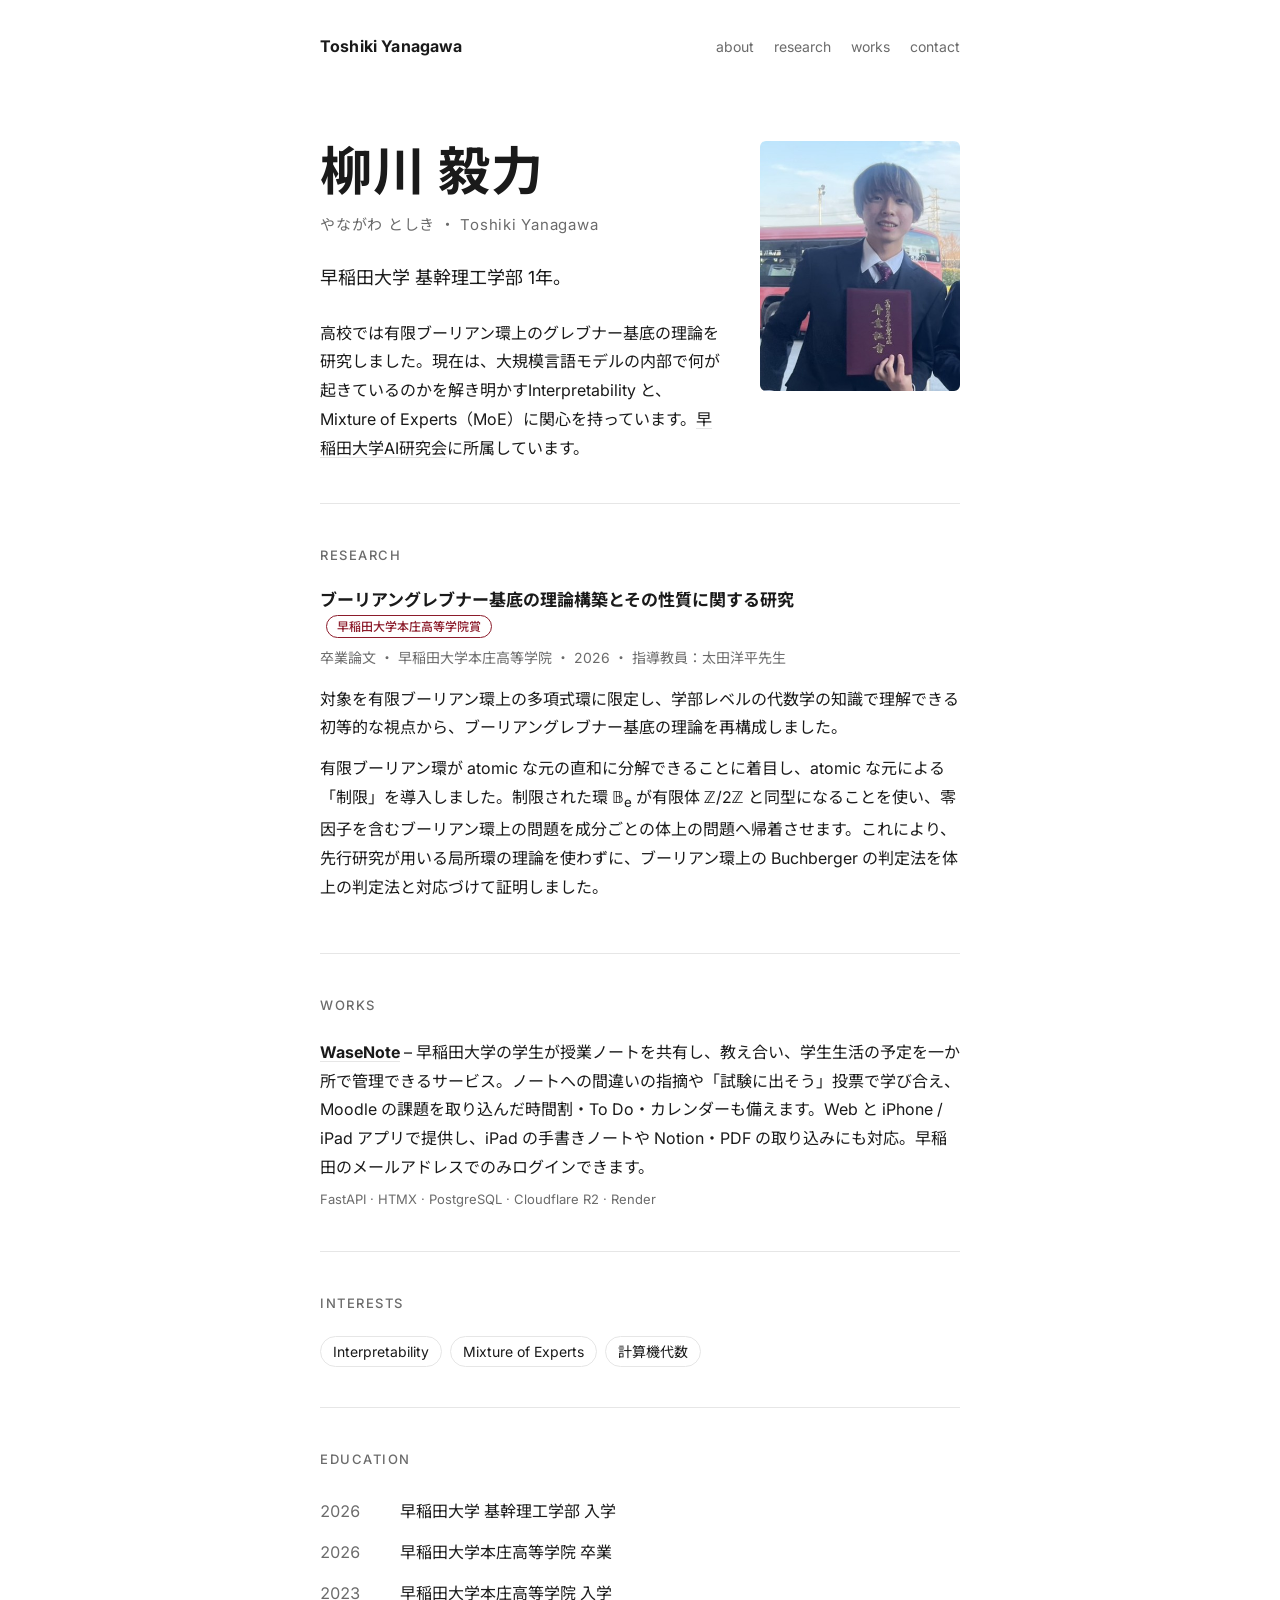
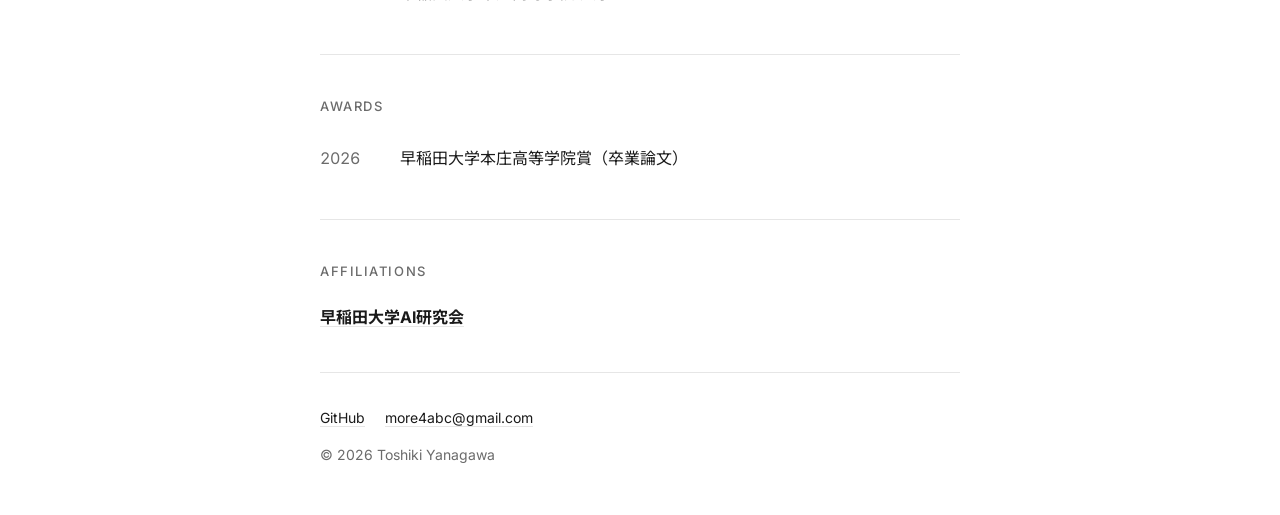
==== index.html @ 31e008ce "Add portfolio site Co-Authored-By: Claude Opus 5.5 <noreply@anthropic.com>" ====
<!doctype html>
<html lang="ja">
<head>
<meta charset="utf-8">
<meta name="viewport" content="width=device-width, initial-scale=1">
<title>柳川毅力 | Toshiki Yanagawa</title>
<meta name="description" content="柳川毅力（やながわとしき）のポートフォリオ。早稲田大学基幹理工学部。Interpretability・Mixture of Experts に関心。">
<link rel="preconnect" href="https://fonts.googleapis.com">
<link rel="preconnect" href="https://fonts.gstatic.com" crossorigin>
<link href="https://fonts.googleapis.com/css2?family=Noto+Sans+JP:wght@400;500;700&family=Inter:wght@400;500;700&display=swap" rel="stylesheet">
<style>
  :root {
    --bg: #ffffff;
    --text: #1a1a1a;
    --muted: #6b6b6b;
    --line: #e6e6e6;
    --accent: #8c1c2b; /* 早稲田えんじ */
  }
  @media (prefers-color-scheme: dark) {
    :root {
      --bg: #141414;
      --text: #ececec;
      --muted: #9a9a9a;
      --line: #2c2c2c;
      --accent: #e0707f;
    }
  }

  * { box-sizing: border-box; }
  html { scroll-behavior: smooth; }
  body {
    margin: 0;
    background: var(--bg);
    color: var(--text);
    font-family: "Inter", "Noto Sans JP", system-ui, sans-serif;
    font-size: 16px;
    line-height: 1.8;
    -webkit-font-smoothing: antialiased;
  }
  a { color: inherit; text-decoration: underline; text-decoration-color: var(--line); text-underline-offset: 3px; transition: text-decoration-color .15s; }
  a:hover { text-decoration-color: var(--accent); }

  .wrap { max-width: 680px; margin: 0 auto; padding: 0 20px; }

  /* nav */
  header.site {
    display: flex; justify-content: space-between; align-items: baseline; flex-wrap: wrap; gap: 8px 24px;
    padding: 32px 0 0;
  }
  header.site .brand { font-weight: 700; text-decoration: none; letter-spacing: .01em; }
  nav ul { list-style: none; margin: 0; padding: 0; display: flex; flex-wrap: wrap; gap: 4px 20px; }
  nav a { text-decoration: none; color: var(--muted); font-size: 14px; }
  nav a:hover { color: var(--text); }

  /* hero */
  .hero { padding: 80px 0 40px; display: grid; grid-template-columns: 1fr 200px; gap: 40px; align-items: start; }
  .hero .photo { grid-column: 2; grid-row: 1; width: 100%; height: auto; border-radius: 6px; display: block; }
  .hero .hero-text { grid-column: 1; grid-row: 1; min-width: 0; }
  .hero h1 { font-size: clamp(36px, 7vw, 52px); line-height: 1.2; margin: 0; font-weight: 700; letter-spacing: .02em; }
  .hero .reading { color: var(--muted); font-size: 15px; margin: 8px 0 0; letter-spacing: .05em; }
  .hero .tagline { font-size: 18px; margin: 24px 0 0; }
  .hero .intro { margin: 24px 0 0; }

  section { padding: 40px 0; border-top: 1px solid var(--line); }
  section h2 {
    font-size: 13px; font-weight: 500; letter-spacing: .12em; text-transform: uppercase;
    color: var(--muted); margin: 0 0 20px;
  }

  /* entries: bold title – description */
  .entries { list-style: none; margin: 0; padding: 0; }
  .entries li { margin: 0 0 14px; }
  .entries li:last-child { margin-bottom: 0; }
  .entries b { font-weight: 700; }
  .stack { display: block; color: var(--muted); font-size: 13px; margin-top: 6px; }

  /* timeline */
  .timeline { list-style: none; margin: 0; padding: 0; }
  .timeline li { display: grid; grid-template-columns: 64px 1fr; gap: 16px; padding: 6px 0; }
  .timeline .year { color: var(--muted); font-variant-numeric: tabular-nums; }

  /* research card */
  .paper .title { font-weight: 700; font-size: 17px; line-height: 1.6; margin: 0; }
  .paper .meta { color: var(--muted); font-size: 14px; margin: 4px 0 14px; }
  .paper p { margin: 0 0 12px; }
  .badge {
    display: inline-block; font-size: 12px; font-weight: 500; color: var(--accent);
    border: 1px solid currentColor; border-radius: 999px; padding: 1px 10px; margin-left: 6px; vertical-align: 2px;
  }
  .tags { display: flex; flex-wrap: wrap; gap: 8px; margin: 0; padding: 0; list-style: none; }
  .tags li { font-size: 14px; border: 1px solid var(--line); border-radius: 999px; padding: 2px 12px; }

  footer { border-top: 1px solid var(--line); padding: 32px 0 48px; color: var(--muted); font-size: 14px; }
  footer .links { display: flex; flex-wrap: wrap; gap: 4px 20px; margin-bottom: 12px; }
  footer .links a { color: var(--text); }

  @media (max-width: 600px) {
    .hero { grid-template-columns: 1fr; gap: 28px; }
    .hero .photo { grid-column: 1; width: 180px; }
    .hero .hero-text { grid-row: 2; }
  }
  @media (max-width: 480px) {
    .hero { padding: 56px 0 32px; }
    .timeline li { grid-template-columns: 52px 1fr; gap: 12px; }
  }
</style>
</head>
<body>
<div class="wrap">

  <header class="site">
    <a class="brand" href="#">Toshiki Yanagawa</a>
    <nav>
      <ul>
        <li><a href="#about">about</a></li>
        <li><a href="#research">research</a></li>
        <li><a href="#works">works</a></li>
        <li><a href="#contact">contact</a></li>
      </ul>
    </nav>
  </header>

  <main>
    <div class="hero" id="about">
      <img class="photo" src="images/profile.jpg" alt="柳川毅力の写真" width="381" height="476">
      <div class="hero-text">
      <h1>柳川 毅力</h1>
      <p class="reading">やながわ としき ・ Toshiki Yanagawa</p>
      <p class="tagline">早稲田大学 基幹理工学部 1年。</p>
      <p class="intro">高校では有限ブーリアン環上のグレブナー基底の理論を研究しました。現在は、大規模言語モデルの内部で何が起きているのかを解き明かすInterpretability と、Mixture of Experts（MoE）に関心を持っています。<a href="https://wasedaaiclub.com/">早稲田大学AI研究会</a>に所属しています。</p>
      </div>
    </div>

    <section id="research">
      <h2>Research</h2>
      <div class="paper">
        <p class="title">ブーリアングレブナー基底の理論構築とその性質に関する研究<span class="badge">早稲田大学本庄高等学院賞</span></p>
        <p class="meta">卒業論文 ・ 早稲田大学本庄高等学院 ・ 2026 ・ 指導教員：太田洋平先生</p>
        <p>対象を有限ブーリアン環上の多項式環に限定し、学部レベルの代数学の知識で理解できる初等的な視点から、ブーリアングレブナー基底の理論を再構成しました。</p>
        <p>有限ブーリアン環が atomic な元の直和に分解できることに着目し、atomic な元による「制限」を導入しました。制限された環 𝔹<sub>e</sub> が有限体 ℤ/2ℤ と同型になることを使い、零因子を含むブーリアン環上の問題を成分ごとの体上の問題へ帰着させます。これにより、先行研究が用いる局所環の理論を使わずに、ブーリアン環上の Buchberger の判定法を体上の判定法と対応づけて証明しました。</p>
      </div>
    </section>

    <section id="works">
      <h2>Works</h2>
      <ul class="entries">
        <li>
          <b><a href="https://share-note-ulbv.onrender.com">WaseNote</a></b> – 早稲田大学の学生が授業ノートを共有し、教え合い、学生生活の予定を一か所で管理できるサービス。ノートへの間違いの指摘や「試験に出そう」投票で学び合え、Moodle の課題を取り込んだ時間割・To Do・カレンダーも備えます。Web と iPhone / iPad アプリで提供し、iPad の手書きノートや Notion・PDF の取り込みにも対応。早稲田のメールアドレスでのみログインできます。
          <span class="stack">FastAPI · HTMX · PostgreSQL · Cloudflare R2 · Render</span>
        </li>
      </ul>
    </section>

    <section>
      <h2>Interests</h2>
      <ul class="tags">
        <li>Interpretability</li>
        <li>Mixture of Experts</li>
        <li>計算機代数</li>
      </ul>
    </section>

    <section>
      <h2>Education</h2>
      <ul class="timeline">
        <li><span class="year">2026</span><span>早稲田大学 基幹理工学部 入学</span></li>
        <li><span class="year">2026</span><span>早稲田大学本庄高等学院 卒業</span></li>
        <li><span class="year">2023</span><span>早稲田大学本庄高等学院 入学</span></li>
      </ul>
    </section>

    <section>
      <h2>Awards</h2>
      <ul class="timeline">
        <li><span class="year">2026</span><span>早稲田大学本庄高等学院賞（卒業論文）</span></li>
      </ul>
    </section>

    <section>
      <h2>Affiliations</h2>
      <ul class="entries">
        <li><b><a href="https://wasedaaiclub.com/">早稲田大学AI研究会</a></b></li>
      </ul>
    </section>
  </main>

  <footer id="contact">
    <div class="links">
      <a href="https://github.com/tosh1049-55">GitHub</a>
      <a href="mailto:more4abc@gmail.com">more4abc@gmail.com</a>
    </div>
    <div>© 2026 Toshiki Yanagawa</div>
  </footer>

</div>
</body>
</html>
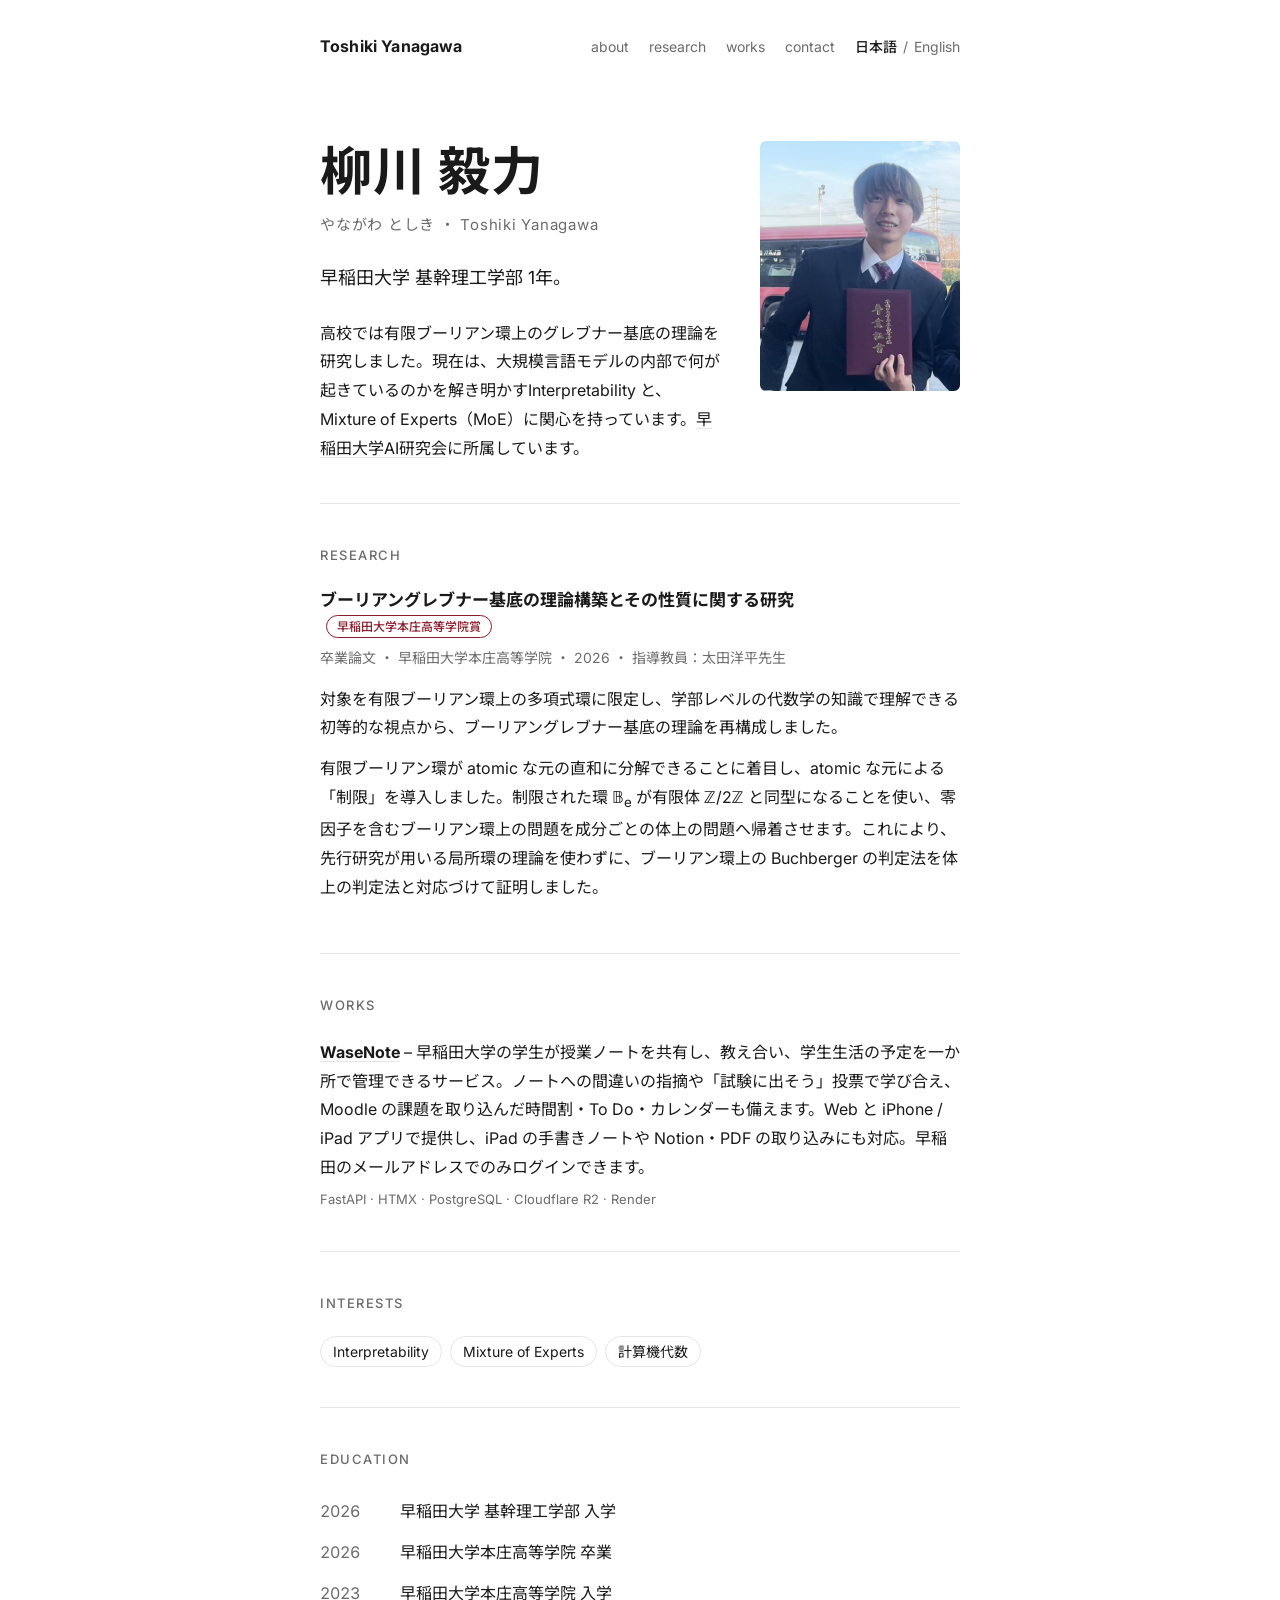
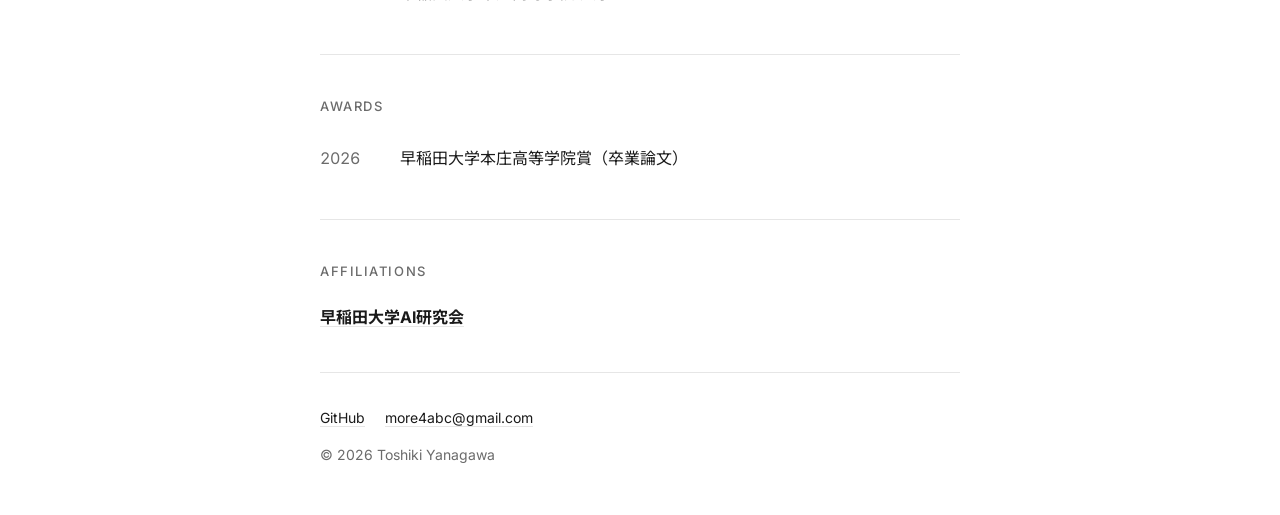
==== commit 710421a0: "Add English version with language switcher Co-Authored-By: Claude Opus 5.5 <noreply@anthropic.com>" ====
--- a/index.html
+++ b/index.html
@@ -8,108 +8,16 @@
 <link rel="preconnect" href="https://fonts.googleapis.com">
 <link rel="preconnect" href="https://fonts.gstatic.com" crossorigin>
 <link href="https://fonts.googleapis.com/css2?family=Noto+Sans+JP:wght@400;500;700&family=Inter:wght@400;500;700&display=swap" rel="stylesheet">
-<style>
-  :root {
-    --bg: #ffffff;
-    --text: #1a1a1a;
-    --muted: #6b6b6b;
-    --line: #e6e6e6;
-    --accent: #8c1c2b; /* 早稲田えんじ */
-  }
-  @media (prefers-color-scheme: dark) {
-    :root {
-      --bg: #141414;
-      --text: #ececec;
-      --muted: #9a9a9a;
-      --line: #2c2c2c;
-      --accent: #e0707f;
-    }
-  }
-
-  * { box-sizing: border-box; }
-  html { scroll-behavior: smooth; }
-  body {
-    margin: 0;
-    background: var(--bg);
-    color: var(--text);
-    font-family: "Inter", "Noto Sans JP", system-ui, sans-serif;
-    font-size: 16px;
-    line-height: 1.8;
-    -webkit-font-smoothing: antialiased;
-  }
-  a { color: inherit; text-decoration: underline; text-decoration-color: var(--line); text-underline-offset: 3px; transition: text-decoration-color .15s; }
-  a:hover { text-decoration-color: var(--accent); }
-
-  .wrap { max-width: 680px; margin: 0 auto; padding: 0 20px; }
-
-  /* nav */
-  header.site {
-    display: flex; justify-content: space-between; align-items: baseline; flex-wrap: wrap; gap: 8px 24px;
-    padding: 32px 0 0;
-  }
-  header.site .brand { font-weight: 700; text-decoration: none; letter-spacing: .01em; }
-  nav ul { list-style: none; margin: 0; padding: 0; display: flex; flex-wrap: wrap; gap: 4px 20px; }
-  nav a { text-decoration: none; color: var(--muted); font-size: 14px; }
-  nav a:hover { color: var(--text); }
-
-  /* hero */
-  .hero { padding: 80px 0 40px; display: grid; grid-template-columns: 1fr 200px; gap: 40px; align-items: start; }
-  .hero .photo { grid-column: 2; grid-row: 1; width: 100%; height: auto; border-radius: 6px; display: block; }
-  .hero .hero-text { grid-column: 1; grid-row: 1; min-width: 0; }
-  .hero h1 { font-size: clamp(36px, 7vw, 52px); line-height: 1.2; margin: 0; font-weight: 700; letter-spacing: .02em; }
-  .hero .reading { color: var(--muted); font-size: 15px; margin: 8px 0 0; letter-spacing: .05em; }
-  .hero .tagline { font-size: 18px; margin: 24px 0 0; }
-  .hero .intro { margin: 24px 0 0; }
-
-  section { padding: 40px 0; border-top: 1px solid var(--line); }
-  section h2 {
-    font-size: 13px; font-weight: 500; letter-spacing: .12em; text-transform: uppercase;
-    color: var(--muted); margin: 0 0 20px;
-  }
-
-  /* entries: bold title – description */
-  .entries { list-style: none; margin: 0; padding: 0; }
-  .entries li { margin: 0 0 14px; }
-  .entries li:last-child { margin-bottom: 0; }
-  .entries b { font-weight: 700; }
-  .stack { display: block; color: var(--muted); font-size: 13px; margin-top: 6px; }
-
-  /* timeline */
-  .timeline { list-style: none; margin: 0; padding: 0; }
-  .timeline li { display: grid; grid-template-columns: 64px 1fr; gap: 16px; padding: 6px 0; }
-  .timeline .year { color: var(--muted); font-variant-numeric: tabular-nums; }
-
-  /* research card */
-  .paper .title { font-weight: 700; font-size: 17px; line-height: 1.6; margin: 0; }
-  .paper .meta { color: var(--muted); font-size: 14px; margin: 4px 0 14px; }
-  .paper p { margin: 0 0 12px; }
-  .badge {
-    display: inline-block; font-size: 12px; font-weight: 500; color: var(--accent);
-    border: 1px solid currentColor; border-radius: 999px; padding: 1px 10px; margin-left: 6px; vertical-align: 2px;
-  }
-  .tags { display: flex; flex-wrap: wrap; gap: 8px; margin: 0; padding: 0; list-style: none; }
-  .tags li { font-size: 14px; border: 1px solid var(--line); border-radius: 999px; padding: 2px 12px; }
-
-  footer { border-top: 1px solid var(--line); padding: 32px 0 48px; color: var(--muted); font-size: 14px; }
-  footer .links { display: flex; flex-wrap: wrap; gap: 4px 20px; margin-bottom: 12px; }
-  footer .links a { color: var(--text); }
-
-  @media (max-width: 600px) {
-    .hero { grid-template-columns: 1fr; gap: 28px; }
-    .hero .photo { grid-column: 1; width: 180px; }
-    .hero .hero-text { grid-row: 2; }
-  }
-  @media (max-width: 480px) {
-    .hero { padding: 56px 0 32px; }
-    .timeline li { grid-template-columns: 52px 1fr; gap: 12px; }
-  }
-</style>
+<link rel="stylesheet" href="style.css">
+<link rel="alternate" hreflang="ja" href="https://tosh1049-55.github.io/">
+<link rel="alternate" hreflang="en" href="https://tosh1049-55.github.io/en/">
 </head>
 <body>
 <div class="wrap">
 
   <header class="site">
     <a class="brand" href="#">Toshiki Yanagawa</a>
+    <div class="right">
     <nav>
       <ul>
         <li><a href="#about">about</a></li>
@@ -118,6 +26,8 @@
         <li><a href="#contact">contact</a></li>
       </ul>
     </nav>
+    <div class="lang"><span aria-current="true">日本語</span><span>/</span><a href="en/" hreflang="en" lang="en">English</a></div>
+    </div>
   </header>
 
   <main>
@@ -145,7 +55,7 @@
       <h2>Works</h2>
       <ul class="entries">
         <li>
-          <b><a href="https://share-note-ulbv.onrender.com">WaseNote</a></b> – 早稲田大学の学生が授業ノートを共有し、教え合い、学生生活の予定を一か所で管理できるサービス。ノートへの間違いの指摘や「試験に出そう」投票で学び合え、Moodle の課題を取り込んだ時間割・To Do・カレンダーも備えます。Web と iPhone / iPad アプリで提供し、iPad の手書きノートや Notion・PDF の取り込みにも対応。早稲田のメールアドレスでのみログインできます。
+          <b><a href="https://share-note-ulbv.onrender.com/about#concept">WaseNote</a></b> – 早稲田大学の学生が授業ノートを共有し、教え合い、学生生活の予定を一か所で管理できるサービス。ノートへの間違いの指摘や「試験に出そう」投票で学び合え、Moodle の課題を取り込んだ時間割・To Do・カレンダーも備えます。Web と iPhone / iPad アプリで提供し、iPad の手書きノートや Notion・PDF の取り込みにも対応。早稲田のメールアドレスでのみログインできます。
           <span class="stack">FastAPI · HTMX · PostgreSQL · Cloudflare R2 · Render</span>
         </li>
       </ul>
--- a/style.css
+++ b/style.css
@@ -0,0 +1,100 @@
+:root {
+  --bg: #ffffff;
+  --text: #1a1a1a;
+  --muted: #6b6b6b;
+  --line: #e6e6e6;
+  --accent: #8c1c2b; /* 早稲田えんじ */
+}
+@media (prefers-color-scheme: dark) {
+  :root {
+    --bg: #141414;
+    --text: #ececec;
+    --muted: #9a9a9a;
+    --line: #2c2c2c;
+    --accent: #e0707f;
+  }
+}
+
+* { box-sizing: border-box; }
+html { scroll-behavior: smooth; }
+body {
+  margin: 0;
+  background: var(--bg);
+  color: var(--text);
+  font-family: "Inter", "Noto Sans JP", system-ui, sans-serif;
+  font-size: 16px;
+  line-height: 1.8;
+  -webkit-font-smoothing: antialiased;
+}
+a { color: inherit; text-decoration: underline; text-decoration-color: var(--line); text-underline-offset: 3px; transition: text-decoration-color .15s; }
+a:hover { text-decoration-color: var(--accent); }
+
+.wrap { max-width: 680px; margin: 0 auto; padding: 0 20px; }
+
+/* nav */
+header.site {
+  display: flex; justify-content: space-between; align-items: baseline; flex-wrap: wrap; gap: 8px 24px;
+  padding: 32px 0 0;
+}
+header.site .brand { font-weight: 700; text-decoration: none; letter-spacing: .01em; }
+nav ul { list-style: none; margin: 0; padding: 0; display: flex; flex-wrap: wrap; gap: 4px 20px; }
+nav a { text-decoration: none; color: var(--muted); font-size: 14px; }
+nav a:hover { color: var(--text); }
+
+/* hero */
+.hero { padding: 80px 0 40px; display: grid; grid-template-columns: 1fr 200px; gap: 40px; align-items: start; }
+.hero .photo { grid-column: 2; grid-row: 1; width: 100%; height: auto; border-radius: 6px; display: block; }
+.hero .hero-text { grid-column: 1; grid-row: 1; min-width: 0; }
+.hero h1 { font-size: clamp(36px, 7vw, 52px); line-height: 1.2; margin: 0; font-weight: 700; letter-spacing: .02em; }
+.hero .reading { color: var(--muted); font-size: 15px; margin: 8px 0 0; letter-spacing: .05em; }
+.hero .tagline { font-size: 18px; margin: 24px 0 0; }
+.hero .intro { margin: 24px 0 0; }
+
+section { padding: 40px 0; border-top: 1px solid var(--line); }
+section h2 {
+  font-size: 13px; font-weight: 500; letter-spacing: .12em; text-transform: uppercase;
+  color: var(--muted); margin: 0 0 20px;
+}
+
+/* entries: bold title – description */
+.entries { list-style: none; margin: 0; padding: 0; }
+.entries li { margin: 0 0 14px; }
+.entries li:last-child { margin-bottom: 0; }
+.entries b { font-weight: 700; }
+.stack { display: block; color: var(--muted); font-size: 13px; margin-top: 6px; }
+
+/* timeline */
+.timeline { list-style: none; margin: 0; padding: 0; }
+.timeline li { display: grid; grid-template-columns: 64px 1fr; gap: 16px; padding: 6px 0; }
+.timeline .year { color: var(--muted); font-variant-numeric: tabular-nums; }
+
+/* research card */
+.paper .title { font-weight: 700; font-size: 17px; line-height: 1.6; margin: 0; }
+.paper .meta { color: var(--muted); font-size: 14px; margin: 4px 0 14px; }
+.paper p { margin: 0 0 12px; }
+.badge {
+  display: inline-block; font-size: 12px; font-weight: 500; color: var(--accent);
+  border: 1px solid currentColor; border-radius: 999px; padding: 1px 10px; margin-left: 6px; vertical-align: 2px;
+}
+.tags { display: flex; flex-wrap: wrap; gap: 8px; margin: 0; padding: 0; list-style: none; }
+.tags li { font-size: 14px; border: 1px solid var(--line); border-radius: 999px; padding: 2px 12px; }
+
+.lang { display: flex; gap: 6px; font-size: 14px; color: var(--muted); }
+.lang a { text-decoration: none; color: var(--muted); }
+.lang a:hover { color: var(--text); }
+.lang [aria-current] { color: var(--text); font-weight: 500; }
+header.site .right { display: flex; align-items: baseline; flex-wrap: wrap; gap: 4px 20px; }
+
+footer { border-top: 1px solid var(--line); padding: 32px 0 48px; color: var(--muted); font-size: 14px; }
+footer .links { display: flex; flex-wrap: wrap; gap: 4px 20px; margin-bottom: 12px; }
+footer .links a { color: var(--text); }
+
+@media (max-width: 600px) {
+  .hero { grid-template-columns: 1fr; gap: 28px; }
+  .hero .photo { grid-column: 1; width: 180px; }
+  .hero .hero-text { grid-row: 2; }
+}
+@media (max-width: 480px) {
+  .hero { padding: 56px 0 32px; }
+  .timeline li { grid-template-columns: 52px 1fr; gap: 12px; }
+}
